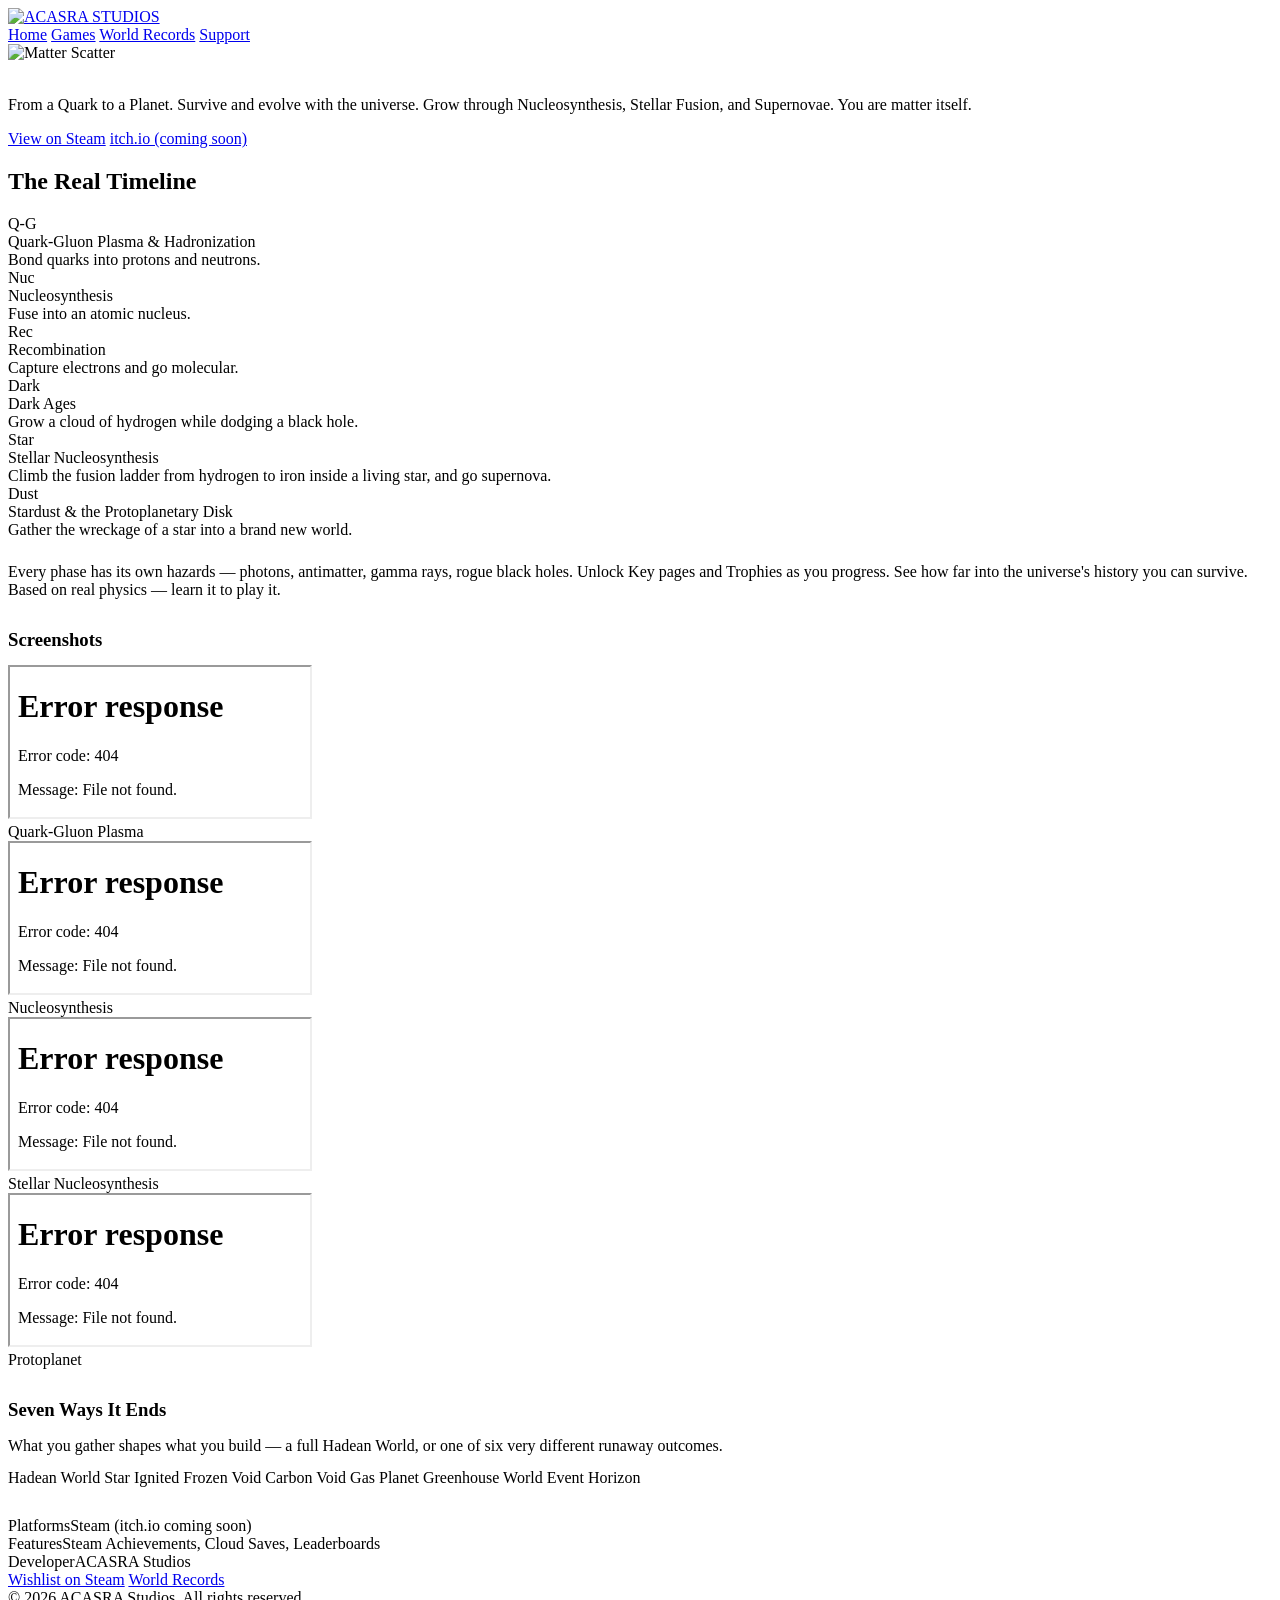
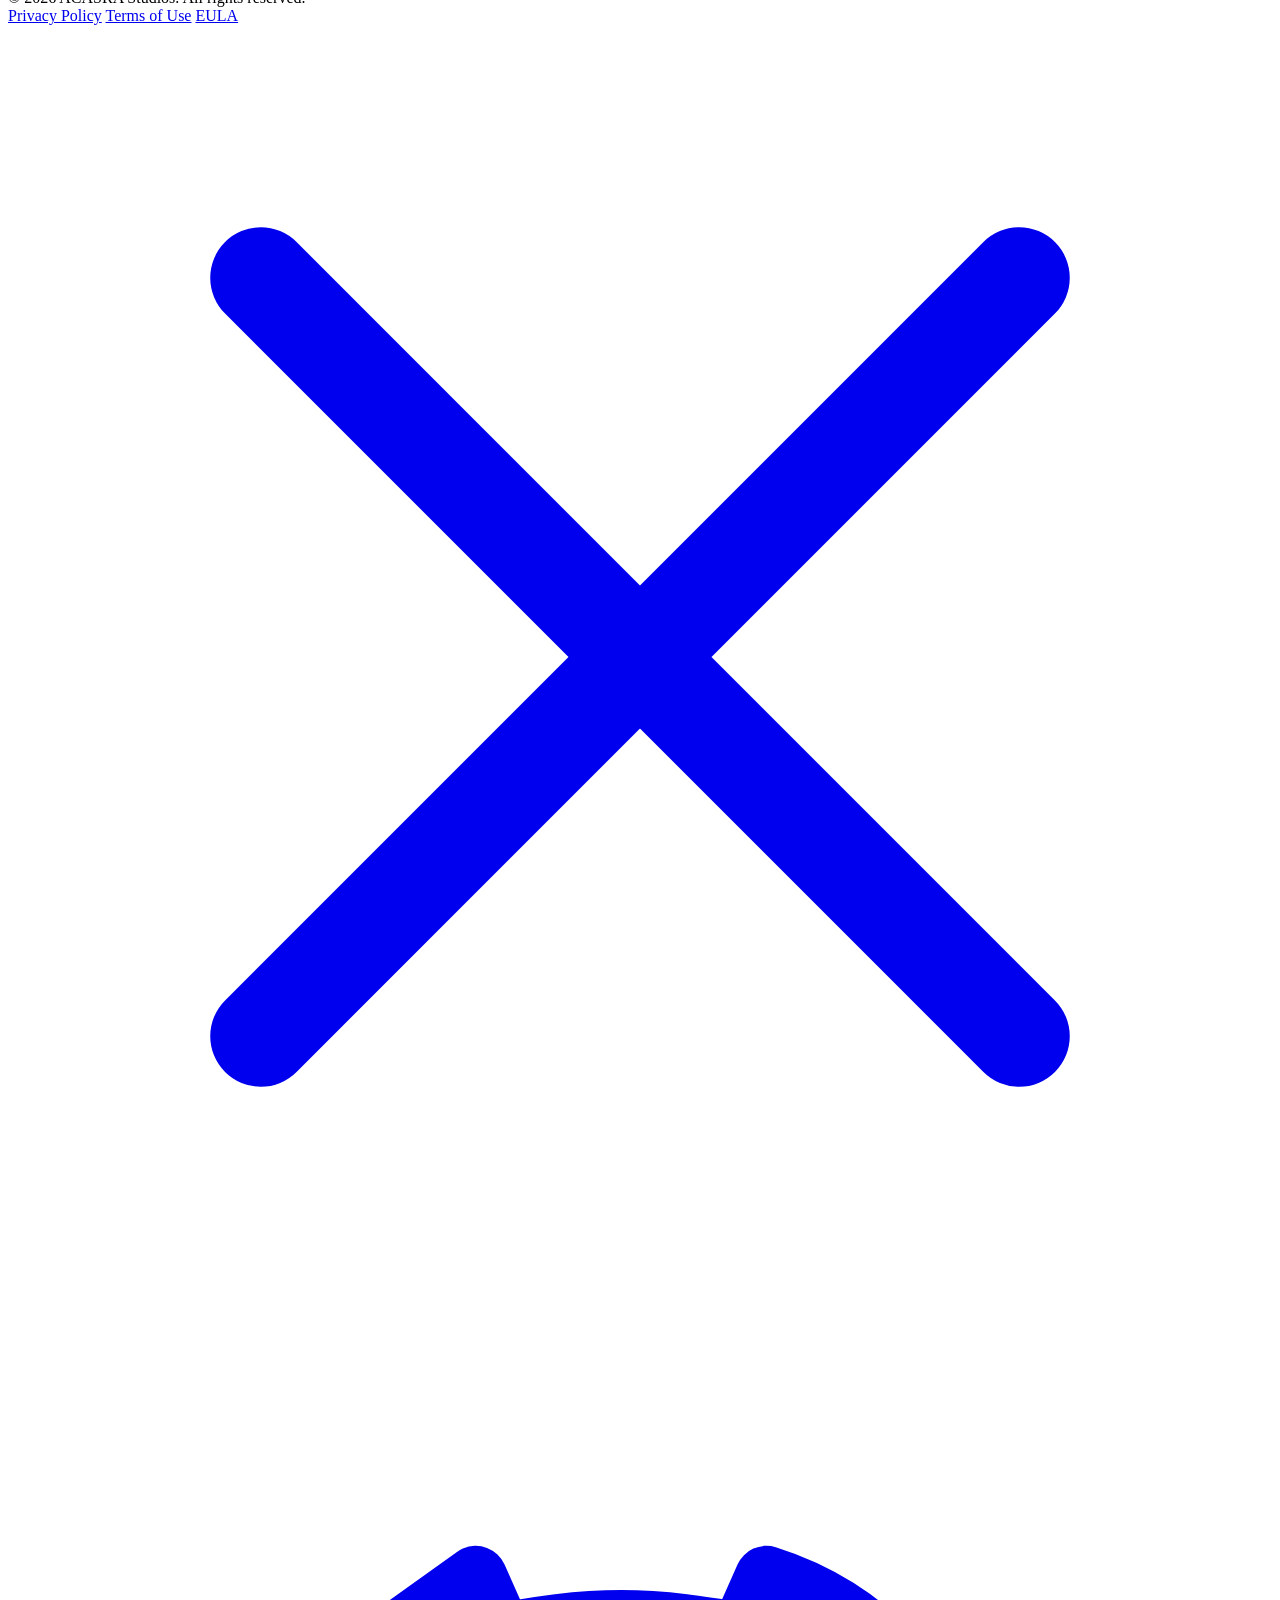
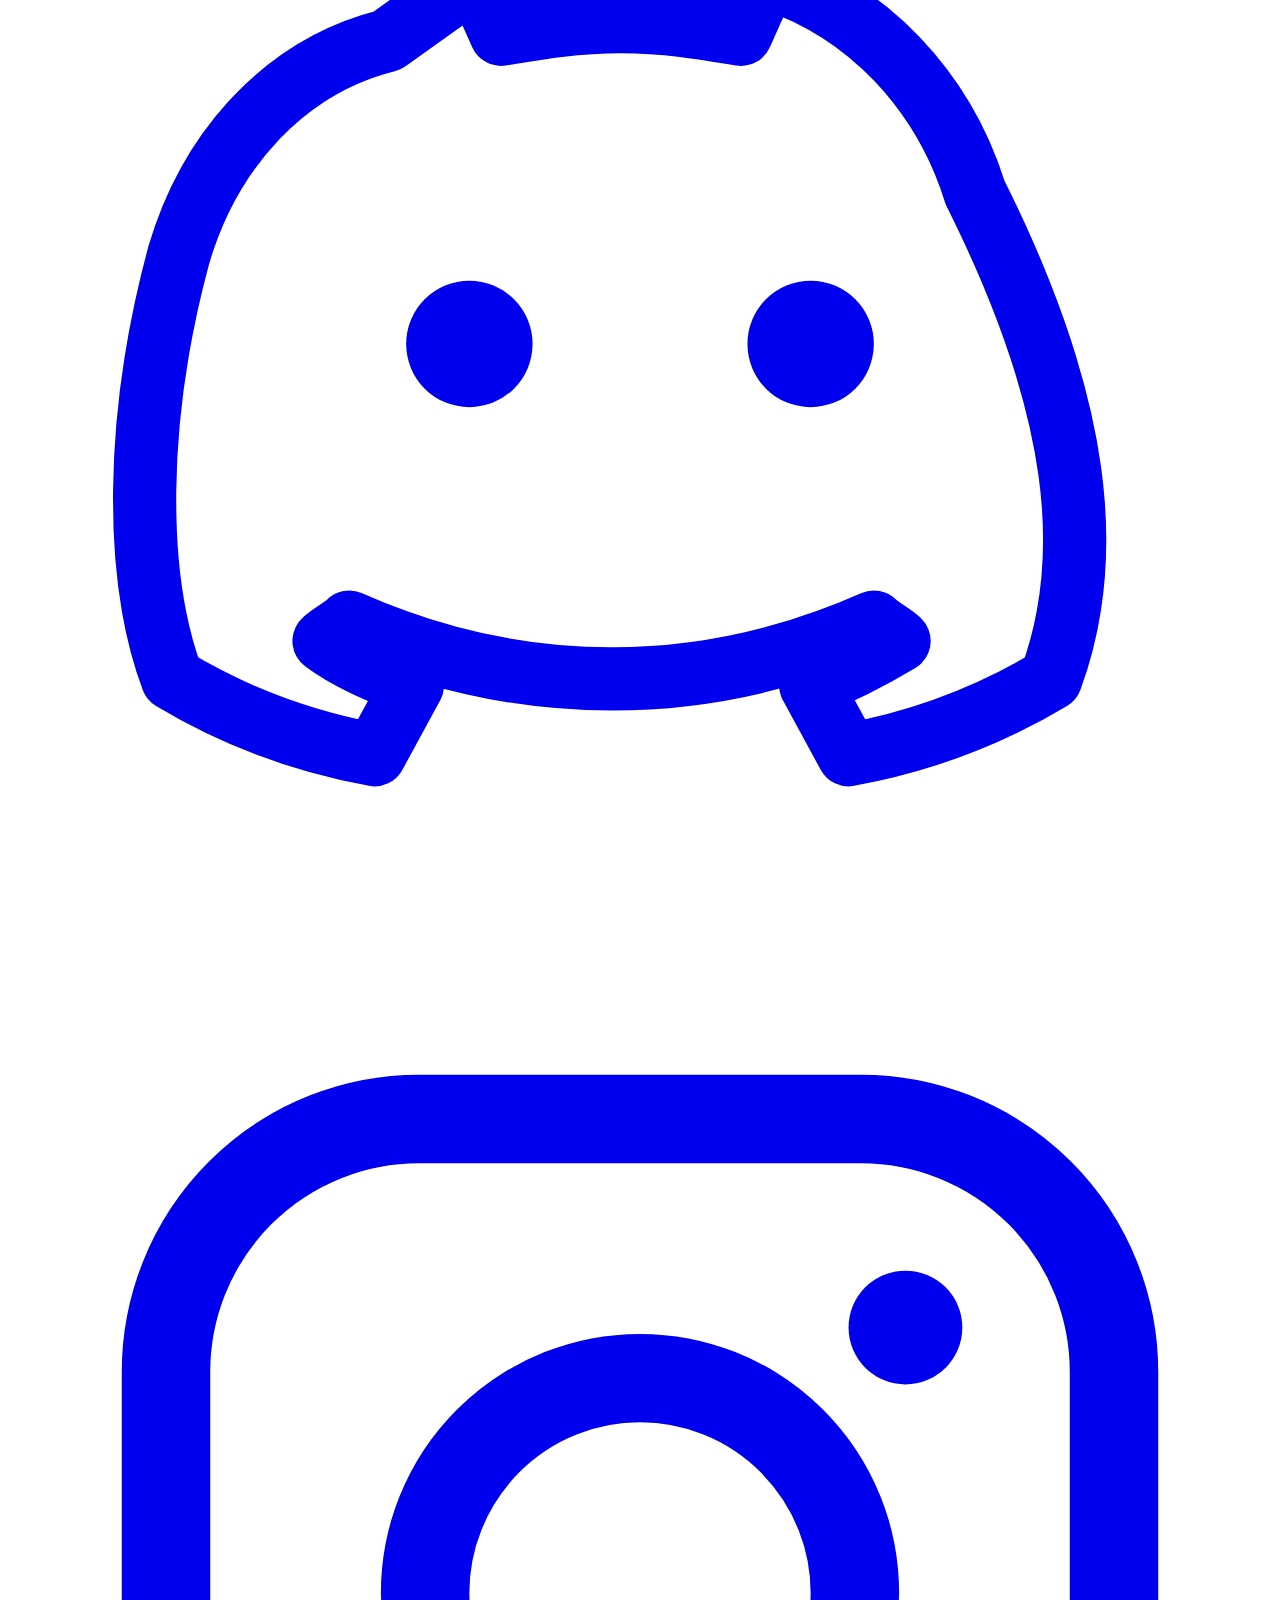
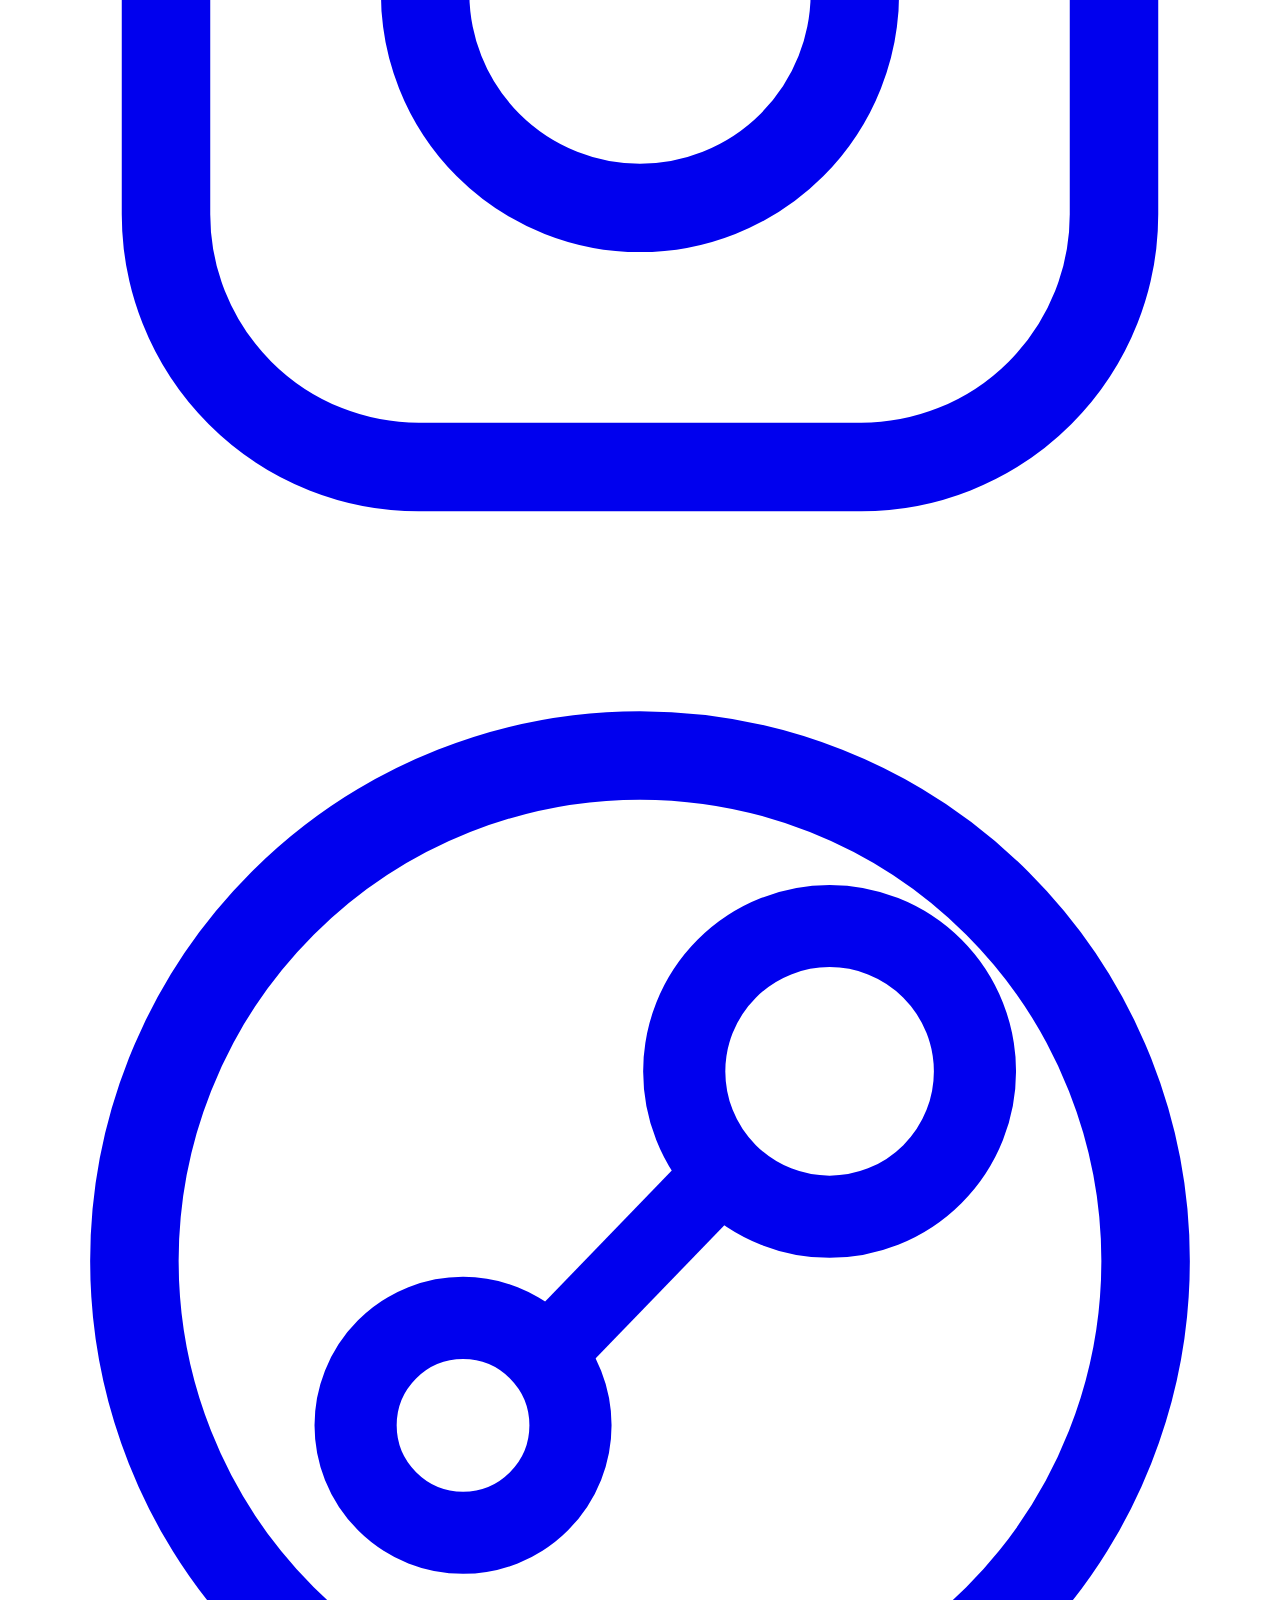
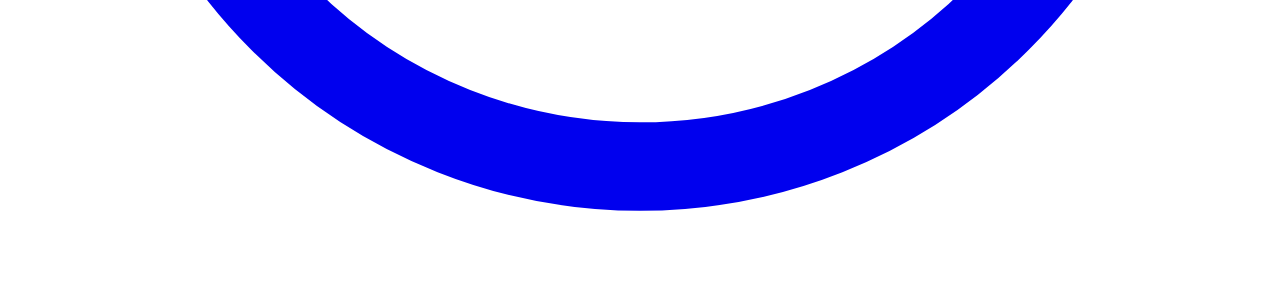
==== games.html @ 7c708f34 "Add files via upload" ====
<!DOCTYPE html>
<html lang="en">
<head>
<meta charset="UTF-8">
<meta name="viewport" content="width=device-width, initial-scale=1">
<title>Matter Scatter — ACASRA Studios</title>
<meta name="description" content="Matter Scatter — from a quark to a planet. Survive and evolve with the universe. Wishlist now on Steam.">
<link rel="icon" href="assets/img/icon.png">
<link rel="stylesheet" href="assets/css/style.css">
</head>
<body>

<header class="site-header">
  <a href="index.html" class="brand">
    <img src="assets/img/acasra-logo.png" alt="ACASRA STUDIOS">
  </a>
  <nav class="main-nav">
    <a href="index.html">Home</a>
    <a href="games.html" class="active">Games</a>
    <a href="world-records.html">World Records</a>
    <a href="support.html">Support</a>
  </nav>
</header>

<main>

  <!-- Section 1 — hero -->
  <section class="hero-mini">
    <div class="wrap">
      <img class="hero-logo" style="height:48px;margin-bottom:18px;" src="assets/img/matter-scatter-logo.png" alt="Matter Scatter">
      <p class="lede">From a Quark to a Planet. Survive and evolve with the universe. Grow through Nucleosynthesis, Stellar Fusion, and Supernovae. You are matter itself.</p>
      <div class="btn-row">
        <a class="btn primary" href="https://store.steampowered.com/app/5090750/" target="_blank" rel="noopener">View on Steam</a>
        <a class="btn" href="https://itch.io/" target="_blank" rel="noopener">itch.io (coming soon)</a>
      </div>
    </div>
  </section>

  <!-- Section 2 — everything else, one section, kept compact on purpose -->
  <section class="tight">
    <div class="wrap">
      <h2>The Real Timeline</h2>
      <div class="timeline">
        <div class="t-row"><div class="t-dot">Q-G</div><div class="t-body"><div class="t-name">Quark-Gluon Plasma &amp; Hadronization</div><div class="t-desc">Bond quarks into protons and neutrons.</div></div></div>
        <div class="t-row"><div class="t-dot">Nuc</div><div class="t-body"><div class="t-name">Nucleosynthesis</div><div class="t-desc">Fuse into an atomic nucleus.</div></div></div>
        <div class="t-row"><div class="t-dot">Rec</div><div class="t-body"><div class="t-name">Recombination</div><div class="t-desc">Capture electrons and go molecular.</div></div></div>
        <div class="t-row"><div class="t-dot">Dark</div><div class="t-body"><div class="t-name">Dark Ages</div><div class="t-desc">Grow a cloud of hydrogen while dodging a black hole.</div></div></div>
        <div class="t-row"><div class="t-dot">Star</div><div class="t-body"><div class="t-name">Stellar Nucleosynthesis</div><div class="t-desc">Climb the fusion ladder from hydrogen to iron inside a living star, and go supernova.</div></div></div>
        <div class="t-row"><div class="t-dot">Dust</div><div class="t-body"><div class="t-name">Stardust &amp; the Protoplanetary Disk</div><div class="t-desc">Gather the wreckage of a star into a brand new world.</div></div></div>
      </div>
      <p style="margin:24px 0 30px;">Every phase has its own hazards — photons, antimatter, gamma rays, rogue black holes. Unlock Key pages and Trophies as you progress. See how far into the universe's history you can survive. Based on real physics — learn it to play it.</p>

      <h3 style="margin-bottom:14px;">Screenshots</h3>
      <div class="shot-grid" style="margin-bottom:30px;">
        <div class="shot"><iframe src="assets/screenshots/phase_prelogue_quark_gluon_plasma.html" loading="lazy" title="Quark-Gluon Plasma"></iframe><div class="shot-label">Quark-Gluon Plasma</div></div>
        <div class="shot"><iframe src="assets/screenshots/phase_1_nucleosynthesis.html" loading="lazy" title="Nucleosynthesis"></iframe><div class="shot-label">Nucleosynthesis</div></div>
        <div class="shot"><iframe src="assets/screenshots/phase_4_stellar_nucleosynthesis.html" loading="lazy" title="Stellar Nucleosynthesis"></iframe><div class="shot-label">Stellar Nucleosynthesis</div></div>
        <div class="shot"><iframe src="assets/screenshots/phase_6_protoplanet.html" loading="lazy" title="Protoplanet"></iframe><div class="shot-label">Protoplanet</div></div>
      </div>

      <h3 style="margin-bottom:10px;">Seven Ways It Ends</h3>
      <p style="margin-bottom:14px;">What you gather shapes what you build — a full Hadean World, or one of six very different runaway outcomes.</p>
      <div class="btn-row" style="margin-top:0;margin-bottom:30px;">
        <span class="btn" style="cursor:default;">Hadean World</span>
        <span class="btn" style="cursor:default;">Star Ignited</span>
        <span class="btn" style="cursor:default;">Frozen Void</span>
        <span class="btn" style="cursor:default;">Carbon Void</span>
        <span class="btn" style="cursor:default;">Gas Planet</span>
        <span class="btn" style="cursor:default;">Greenhouse World</span>
        <span class="btn" style="cursor:default;">Event Horizon</span>
      </div>

      <div class="feat-row"><span>Platforms</span><span>Steam (itch.io coming soon)</span></div>
      <div class="feat-row"><span>Features</span><span>Steam Achievements, Cloud Saves, Leaderboards</span></div>
      <div class="feat-row"><span>Developer</span><span>ACASRA Studios</span></div>
      <div class="btn-row">
        <a class="btn primary" href="https://store.steampowered.com/app/5090750/" target="_blank" rel="noopener">Wishlist on Steam</a>
        <a class="btn" href="world-records.html">World Records</a>
      </div>
    </div>
  </section>

</main>

<footer>
  <div class="footer-inner">
    <div class="footer-copy">&copy; 2026 ACASRA Studios. All rights reserved.</div>
    <div class="footer-right">
      <div class="footer-links">
        <a href="support.html#privacy">Privacy Policy</a>
        <a href="support.html#terms">Terms of Use</a>
        <a href="support.html#eula">EULA</a>
      </div>
      <div class="footer-social">
        <a href="https://x.com/acasrastudios" target="_blank" rel="noopener" aria-label="X (Twitter)" title="X">
          <svg viewBox="0 0 20 20" xmlns="http://www.w3.org/2000/svg"><path d="M4 4L16 16M16 4L4 16" stroke="currentColor" stroke-width="1.6" stroke-linecap="round"/></svg>
        </a>
        <!-- TODO(Sun): drop in the real Discord invite link -->
        <a href="#" aria-label="Discord" title="Discord (link TBD)">
          <svg viewBox="0 0 20 20" xmlns="http://www.w3.org/2000/svg"><path d="M6 5.5c-1.6.4-2.8 1.7-3.3 3.4C2 11.5 2 14 2.6 15.6c1 .6 2.1 1 3.2 1.2l.6-1.1c-.5-.2-1-.4-1.4-.7.1-.1.3-.2.4-.3 2.7 1.2 5.6 1.2 8.3 0 .1.1.3.2.4.3-.5.3-.9.5-1.4.7l.6 1.1c1.1-.2 2.2-.6 3.2-1.2.7-1.9.5-4.3-1.2-7.7-.5-1.6-1.7-2.9-3.3-3.4l-.4.9c-.6-.1-1.2-.2-1.9-.2s-1.3.1-1.9.2l-.4-.9z" stroke="currentColor" stroke-width="1" fill="none" stroke-linejoin="round"/><circle cx="7.3" cy="10.3" r="1" fill="currentColor"/><circle cx="12.7" cy="10.3" r="1" fill="currentColor"/></svg>
        </a>
        <a href="https://instagram.com/acasrastudios" target="_blank" rel="noopener" aria-label="Instagram" title="Instagram">
          <svg viewBox="0 0 20 20" xmlns="http://www.w3.org/2000/svg"><rect x="2.5" y="2.5" width="15" height="15" rx="4" stroke="currentColor" stroke-width="1.4" fill="none"/><circle cx="10" cy="10" r="3.4" stroke="currentColor" stroke-width="1.4" fill="none"/><circle cx="14.2" cy="5.8" r="0.9" fill="currentColor"/></svg>
        </a>
        <a href="https://store.steampowered.com/app/5090750/" target="_blank" rel="noopener" aria-label="Steam" title="Steam">
          <svg viewBox="0 0 20 20" xmlns="http://www.w3.org/2000/svg"><circle cx="10" cy="10" r="8" stroke="currentColor" stroke-width="1.4" fill="none"/><circle cx="7.2" cy="12.6" r="1.7" stroke="currentColor" stroke-width="1.3" fill="none"/><circle cx="13" cy="7" r="2.3" stroke="currentColor" stroke-width="1.3" fill="none"/><line x1="8.6" y1="11.4" x2="11.5" y2="8.4" stroke="currentColor" stroke-width="1.2"/></svg>
        </a>
      </div>
    </div>
  </div>
</footer>

</body>
</html>
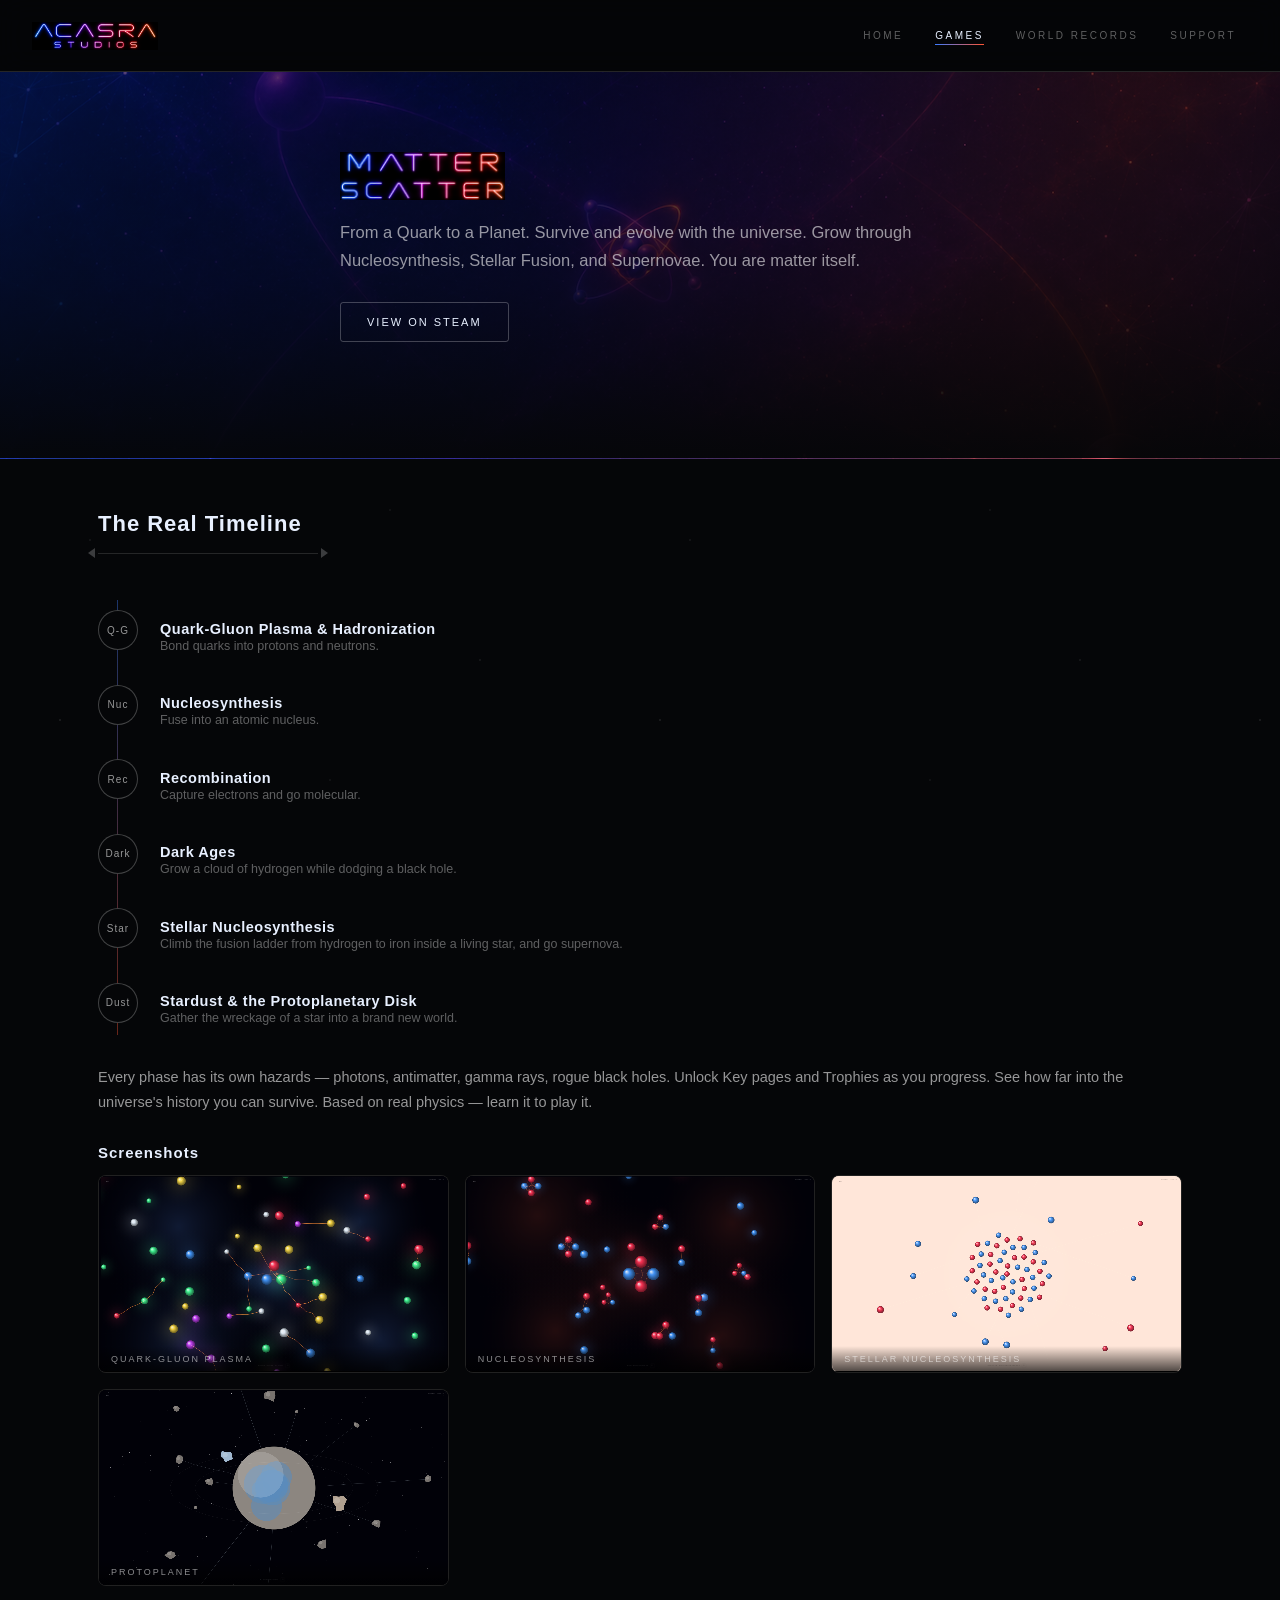
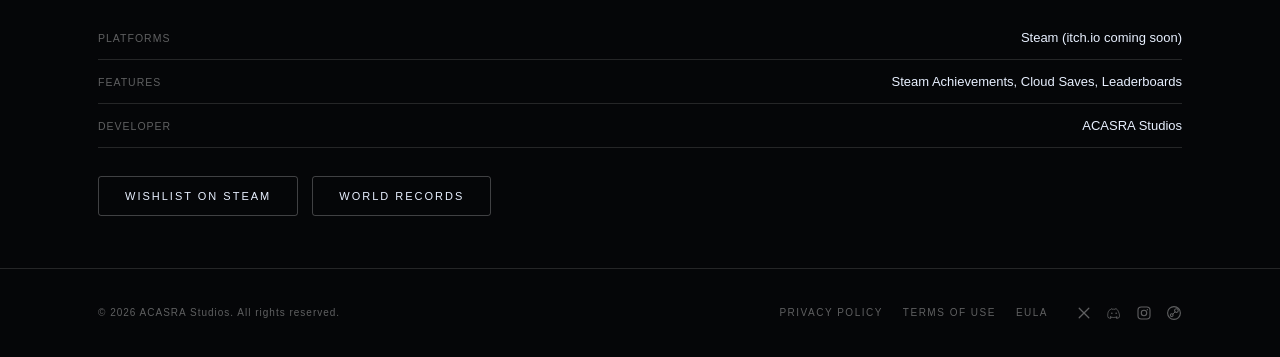
==== commit 05c79037: "Add files via upload" ====
--- a/games.html
+++ b/games.html
@@ -30,8 +30,7 @@
       <img class="hero-logo" style="height:48px;margin-bottom:18px;" src="assets/img/matter-scatter-logo.png" alt="Matter Scatter">
       <p class="lede">From a Quark to a Planet. Survive and evolve with the universe. Grow through Nucleosynthesis, Stellar Fusion, and Supernovae. You are matter itself.</p>
       <div class="btn-row">
-        <a class="btn primary" href="https://store.steampowered.com/app/5090750/" target="_blank" rel="noopener">View on Steam</a>
-        <a class="btn" href="https://itch.io/" target="_blank" rel="noopener">itch.io (coming soon)</a>
+        <a class="btn" href="https://store.steampowered.com/app/5090750/" target="_blank" rel="noopener">View on Steam</a>
       </div>
     </div>
   </section>
@@ -58,23 +57,11 @@
         <div class="shot"><iframe src="assets/screenshots/phase_6_protoplanet.html" loading="lazy" title="Protoplanet"></iframe><div class="shot-label">Protoplanet</div></div>
       </div>
 
-      <h3 style="margin-bottom:10px;">Seven Ways It Ends</h3>
-      <p style="margin-bottom:14px;">What you gather shapes what you build — a full Hadean World, or one of six very different runaway outcomes.</p>
-      <div class="btn-row" style="margin-top:0;margin-bottom:30px;">
-        <span class="btn" style="cursor:default;">Hadean World</span>
-        <span class="btn" style="cursor:default;">Star Ignited</span>
-        <span class="btn" style="cursor:default;">Frozen Void</span>
-        <span class="btn" style="cursor:default;">Carbon Void</span>
-        <span class="btn" style="cursor:default;">Gas Planet</span>
-        <span class="btn" style="cursor:default;">Greenhouse World</span>
-        <span class="btn" style="cursor:default;">Event Horizon</span>
-      </div>
-
       <div class="feat-row"><span>Platforms</span><span>Steam (itch.io coming soon)</span></div>
       <div class="feat-row"><span>Features</span><span>Steam Achievements, Cloud Saves, Leaderboards</span></div>
       <div class="feat-row"><span>Developer</span><span>ACASRA Studios</span></div>
       <div class="btn-row">
-        <a class="btn primary" href="https://store.steampowered.com/app/5090750/" target="_blank" rel="noopener">Wishlist on Steam</a>
+        <a class="btn" href="https://store.steampowered.com/app/5090750/" target="_blank" rel="noopener">Wishlist on Steam</a>
         <a class="btn" href="world-records.html">World Records</a>
       </div>
     </div>
--- a/assets/css/style.css
+++ b/assets/css/style.css
@@ -0,0 +1,372 @@
+/* ACASRA STUDIOS — v2 stylesheet
+   Same DNA as the game's own menus (near-black bg, thin translucent borders,
+   uppercase letter-spaced type, small underline+arrow-cap title decoration,
+   blue/red accent pair) but with a more varied page rhythm: a real photo
+   hero on Home/Studio/Games, alternating section tint, a phase timeline,
+   pillar cards, and a sticky blurred header. Contact, World Records, and
+   the legal pages stay plain — no hero photo — by design. */
+
+:root{
+  --bg:#050608;
+  --bg-alt:#0a0d13;
+  --ink:#e8f0ff;
+  --ink-dim:rgba(255,255,255,0.58);
+  --ink-faint:rgba(255,255,255,0.36);
+  --line:rgba(255,255,255,0.13);
+  --line-strong:rgba(255,255,255,0.24);
+  --blue:#3d7cff;
+  --blue-glow:rgba(61,124,255,0.35);
+  --red:#ff5533;
+  --red-glow:rgba(255,85,51,0.35);
+  --green:#3ecf7e;
+  --maxw:1140px;
+  --header-h:72px;
+  --radius:8px;
+}
+
+*{margin:0;padding:0;box-sizing:border-box;}
+
+html{scroll-behavior:smooth;}
+
+html,body{
+  background:var(--bg);
+  color:var(--ink);
+  font-family:-apple-system,BlinkMacSystemFont,"Segoe UI",Helvetica,Arial,sans-serif;
+  -webkit-font-smoothing:antialiased;
+}
+
+body{min-height:100vh;display:flex;flex-direction:column;}
+
+a{color:inherit;text-decoration:none;}
+img{display:block;max-width:100%;}
+
+/* Faint fixed starfield behind everything */
+body::before{
+  content:'';
+  position:fixed;inset:0;
+  background-image:
+    radial-gradient(1px 1px at 10% 20%, rgba(255,255,255,0.5), transparent),
+    radial-gradient(1px 1px at 80% 10%, rgba(255,255,255,0.4), transparent),
+    radial-gradient(1px 1px at 45% 70%, rgba(255,255,255,0.35), transparent),
+    radial-gradient(1px 1px at 65% 85%, rgba(255,255,255,0.3), transparent),
+    radial-gradient(1px 1px at 25% 55%, rgba(255,255,255,0.4), transparent),
+    radial-gradient(1px 1px at 90% 60%, rgba(255,255,255,0.3), transparent),
+    radial-gradient(1px 1px at 15% 90%, rgba(255,255,255,0.35), transparent),
+    radial-gradient(1px 1px at 55% 30%, rgba(255,255,255,0.3), transparent);
+  background-repeat:repeat;
+  background-size:600px 600px;
+  pointer-events:none;
+  z-index:0;
+  opacity:0.55;
+}
+
+/* ── Header / nav ─────────────────────────────────────────────────────── */
+.site-header{
+  position:sticky;top:0;z-index:20;
+  height:var(--header-h);
+  display:flex;align-items:center;justify-content:space-between;
+  padding:0 32px;
+  border-bottom:1px solid var(--line);
+  background:rgba(5,6,8,0.72);
+  backdrop-filter:blur(14px);-webkit-backdrop-filter:blur(14px);
+}
+.brand{display:flex;align-items:center;gap:12px;}
+.brand img{height:28px;width:auto;}
+nav.main-nav{display:flex;gap:8px;flex-wrap:wrap;}
+nav.main-nav a{
+  position:relative;
+  font-size:10px;letter-spacing:2.5px;text-transform:uppercase;
+  color:var(--ink-faint);
+  padding:8px 12px;
+  transition:color 0.15s;
+}
+nav.main-nav a::after{
+  content:'';position:absolute;left:12px;right:12px;bottom:4px;height:1px;
+  background:linear-gradient(90deg,var(--blue),var(--red));
+  transform:scaleX(0);transform-origin:left;
+  transition:transform 0.2s ease;
+}
+nav.main-nav a:hover{color:var(--ink);}
+nav.main-nav a:hover::after{transform:scaleX(1);}
+nav.main-nav a.active{color:var(--ink);}
+nav.main-nav a.active::after{transform:scaleX(1);}
+.nav-toggle{display:none;}
+
+/* ── Layout shell ─────────────────────────────────────────────────────── */
+main{flex:1;position:relative;z-index:1;}
+.wrap{max-width:var(--maxw);margin:0 auto;padding:0 28px;}
+section{padding:80px 0;position:relative;}
+section.tight{padding:52px 0;}
+section.alt{background:var(--bg-alt);border-top:1px solid var(--line);border-bottom:1px solid var(--line);}
+
+/* ── Headings ─────────────────────────────────────────────────────────── */
+.eyebrow{
+  font-size:9px;letter-spacing:4px;text-transform:uppercase;
+  color:var(--ink-faint);margin-bottom:14px;
+  display:flex;align-items:center;gap:10px;
+}
+.eyebrow::before{content:'';width:18px;height:1px;background:linear-gradient(90deg,var(--blue),var(--red));}
+h1{
+  font-size:clamp(28px,5vw,48px);
+  font-weight:600;letter-spacing:0.5px;
+  line-height:1.14;
+  margin-bottom:18px;
+}
+h2{
+  font-size:22px;font-weight:600;letter-spacing:1px;
+  position:relative;display:inline-block;
+  padding-bottom:16px;margin-bottom:32px;
+  border-bottom:1px solid var(--line);
+  min-width:220px;
+}
+h2::before,h2::after{
+  content:'';position:absolute;bottom:-5px;width:0;height:0;
+  border-top:5px solid transparent;border-bottom:5px solid transparent;
+}
+h2::before{left:-10px;border-right:7px solid rgba(255,255,255,0.22);}
+h2::after{right:-10px;border-left:7px solid rgba(255,255,255,0.22);}
+h3{font-size:15px;letter-spacing:1px;font-weight:600;margin-bottom:10px;}
+p{line-height:1.7;color:var(--ink-dim);font-size:14.5px;}
+p+p{margin-top:14px;}
+.lede{font-size:16.5px;max-width:600px;}
+
+/* ── Buttons ──────────────────────────────────────────────────────────── */
+.btn{
+  display:inline-flex;align-items:center;gap:8px;
+  font-size:11px;letter-spacing:2px;text-transform:uppercase;
+  padding:13px 26px;
+  border:1px solid var(--line-strong);
+  border-radius:3px;
+  color:var(--ink);
+  transition:border-color 0.15s,background 0.15s,transform 0.15s;
+}
+.btn:hover{border-color:rgba(255,255,255,0.55);transform:translateY(-1px);}
+.btn.primary{
+  background:linear-gradient(135deg,var(--blue),var(--red));
+  border-color:transparent;
+}
+.btn.primary:hover{filter:brightness(1.12);}
+.btn-row{display:flex;gap:14px;flex-wrap:wrap;margin-top:28px;}
+
+/* ── Full hero (Home) ────────────────────────────────────────────────── */
+.hero-full{
+  position:relative;
+  min-height:88vh;
+  display:flex;align-items:center;
+  background-image:url('../img/hero-bg.png');
+  background-size:cover;background-position:center;
+  background-attachment:fixed;
+  border-bottom:1px solid var(--line);
+  overflow:hidden;
+}
+.hero-full::after{
+  content:'';position:absolute;inset:0;
+  background:
+    radial-gradient(ellipse 70% 60% at 20% 30%, rgba(5,6,8,0.25), transparent 60%),
+    linear-gradient(180deg,rgba(5,6,8,0.45) 0%,rgba(5,6,8,0.55) 45%,rgba(5,6,8,0.97) 100%);
+}
+.hero-full .wrap{position:relative;z-index:1;}
+.hero-logo{height:130px;width:auto;max-width:100%;margin-bottom:26px;}
+.hero-full .lede{max-width:540px;}
+
+@media(max-width:640px){
+  .hero-logo{height:78px;}
+}
+
+/* ── Mini hero (Studio / Games page headers) ─────────────────────────── */
+.hero-mini{
+  position:relative;
+  min-height:38vh;
+  display:flex;align-items:flex-end;
+  background-image:url('../img/hero-bg.png');
+  background-size:cover;background-position:center;
+  border-bottom:1px solid var(--line);
+  overflow:hidden;
+}
+.hero-mini::after{
+  content:'';position:absolute;inset:0;
+  background:linear-gradient(180deg,rgba(5,6,8,0.55) 0%,rgba(5,6,8,0.75) 55%,rgba(5,6,8,0.98) 100%);
+}
+.hero-mini .wrap{position:relative;z-index:1;padding-bottom:36px;}
+.hero-mini h1{margin-bottom:10px;}
+.hero-mini .lede{margin-bottom:0;}
+
+/* ── Plain page header (Contact / World Records / Legal) — no photo ──── */
+.page-header{
+  position:relative;
+  padding:64px 0 8px;
+  border-bottom:1px solid var(--line);
+  overflow:hidden;
+}
+.page-header::before{
+  content:'';position:absolute;top:-40%;left:50%;transform:translateX(-50%);
+  width:800px;height:400px;
+  background:radial-gradient(ellipse at center, rgba(61,124,255,0.10), transparent 65%);
+  pointer-events:none;
+}
+.page-header .wrap{position:relative;}
+
+/* ── Cards / grid ─────────────────────────────────────────────────────── */
+.grid{display:grid;grid-template-columns:repeat(auto-fit,minmax(230px,1fr));gap:20px;margin-top:8px;}
+.card{
+  position:relative;
+  border:1px solid var(--line);
+  border-radius:var(--radius);
+  padding:26px 24px;
+  background:rgba(255,255,255,0.02);
+  transition:transform 0.18s ease,border-color 0.18s ease,background 0.18s ease;
+  overflow:hidden;
+}
+.card::before{
+  content:'';position:absolute;top:0;left:0;right:0;height:2px;
+  background:linear-gradient(90deg,var(--blue),var(--red));
+  transform:scaleX(0);transform-origin:left;transition:transform 0.25s ease;
+}
+.card:hover{transform:translateY(-3px);border-color:var(--line-strong);background:rgba(255,255,255,0.035);}
+.card:hover::before{transform:scaleX(1);}
+.card h3{color:var(--ink);}
+.card p{font-size:13px;}
+
+/* Pillars — used on the Studio page */
+.pillars{display:grid;grid-template-columns:repeat(auto-fit,minmax(240px,1fr));gap:20px;margin-top:8px;}
+.pillar{border:1px solid var(--line);border-radius:var(--radius);padding:28px 24px;background:rgba(255,255,255,0.02);}
+.pillar .num{
+  font-size:11px;letter-spacing:2px;color:var(--ink-faint);
+  display:inline-block;padding:4px 10px;border:1px solid var(--line);border-radius:20px;margin-bottom:16px;
+}
+.pillar h3{font-size:16px;margin-bottom:8px;}
+.pillar p{font-size:13px;}
+
+/* ── Phase timeline — used on the Games page ─────────────────────────── */
+.timeline{position:relative;margin-top:8px;}
+.timeline::before{
+  content:'';position:absolute;left:19px;top:6px;bottom:6px;width:1px;
+  background:linear-gradient(180deg,var(--blue),var(--red));
+  opacity:0.4;
+}
+.t-row{position:relative;display:flex;gap:22px;padding:16px 0;align-items:baseline;}
+.t-dot{
+  flex:0 0 auto;width:40px;height:40px;border-radius:50%;
+  border:1px solid var(--line-strong);background:var(--bg);
+  display:flex;align-items:center;justify-content:center;
+  font-size:10px;letter-spacing:1px;color:var(--ink-dim);
+  position:relative;z-index:1;
+}
+.t-body{padding-top:2px;}
+.t-body .t-name{font-size:14.5px;font-weight:600;letter-spacing:0.5px;color:var(--ink);}
+.t-body .t-desc{font-size:12.5px;color:var(--ink-faint);margin-top:2px;}
+
+/* Screenshot iframes */
+.shot-grid{display:grid;grid-template-columns:repeat(auto-fit,minmax(280px,1fr));gap:16px;margin-top:8px;}
+.shot{
+  position:relative;aspect-ratio:16/9;
+  border:1px solid var(--line);border-radius:var(--radius);
+  overflow:hidden;background:#000;
+  transition:border-color 0.18s ease;
+}
+.shot:hover{border-color:var(--line-strong);}
+.shot iframe{position:absolute;top:0;left:0;width:100%;height:100%;border:0;pointer-events:none;}
+.shot .shot-label{
+  position:absolute;bottom:0;left:0;right:0;padding:8px 12px;
+  font-size:9px;letter-spacing:2px;text-transform:uppercase;
+  color:rgba(255,255,255,0.55);
+  background:linear-gradient(0deg,rgba(0,0,0,0.7),transparent);
+}
+
+/* ── Feature list rows ────────────────────────────────────────────────── */
+.feat-row{
+  display:flex;justify-content:space-between;align-items:baseline;
+  padding:14px 0;border-bottom:1px solid var(--line);
+  font-size:13px;
+}
+.feat-row:last-child{border-bottom:none;}
+.feat-row span:first-child{color:var(--ink-faint);letter-spacing:1px;text-transform:uppercase;font-size:10.5px;}
+.feat-row span:last-child{color:var(--ink);text-align:right;}
+
+/* ── Footer ───────────────────────────────────────────────────────────── */
+footer{
+  position:relative;z-index:1;
+  border-top:1px solid var(--line);
+  padding:36px 0;
+  margin-top:auto;
+}
+.footer-inner{
+  max-width:var(--maxw);margin:0 auto;padding:0 28px;
+  display:flex;justify-content:space-between;align-items:center;flex-wrap:wrap;gap:16px;
+}
+.footer-right{display:flex;align-items:center;gap:28px;flex-wrap:wrap;}
+.footer-links{display:flex;gap:20px;flex-wrap:wrap;}
+.footer-links a{font-size:10px;letter-spacing:1.5px;text-transform:uppercase;color:var(--ink-faint);}
+.footer-links a:hover{color:var(--ink-dim);}
+.footer-copy{font-size:10px;color:var(--ink-faint);letter-spacing:1px;}
+.footer-social{display:flex;align-items:center;gap:14px;}
+.footer-social a{color:var(--ink-faint);display:inline-flex;transition:color 0.15s;}
+.footer-social a:hover{color:var(--ink);}
+.footer-social svg{width:16px;height:16px;display:block;}
+
+/* ── Legal pages ──────────────────────────────────────────────────────── */
+.legal p,.legal li{color:var(--ink-dim);font-size:13.5px;}
+.legal h2{font-size:17px;min-width:0;}
+.legal ul{margin:10px 0 10px 22px;}
+.legal li{margin-bottom:6px;line-height:1.6;}
+.legal .updated{font-size:10px;letter-spacing:1.5px;text-transform:uppercase;color:var(--ink-faint);margin-bottom:12px;}
+.notice-box{
+  border:1px solid var(--line);border-left:2px solid var(--blue);
+  padding:16px 20px;border-radius:4px;
+  background:rgba(61,124,255,0.05);
+  margin:24px 0 36px;
+}
+.notice-box p{font-size:12.5px;color:var(--ink-dim);}
+
+/* ── Legal accordion (Support page) ──────────────────────────────────────
+   2026-09-28 — minimal-site rebuild: Privacy/Terms/EULA used to be three
+   separate pages, each a full scroll of legal text. Folded into one Support
+   page per Sun's "only 2 sections per page, don't want too much scrolling"
+   brief — native <details>/<summary> collapses each doc by default so the
+   page is short until someone actually wants to read one, no JS needed. */
+.legal-accordion{border-top:1px solid var(--line);}
+.legal-accordion details{border-bottom:1px solid var(--line);}
+.legal-accordion summary{
+  cursor:pointer;list-style:none;
+  display:flex;align-items:center;justify-content:space-between;gap:16px;
+  padding:20px 2px;
+  font-size:13px;letter-spacing:1.5px;text-transform:uppercase;color:var(--ink);
+  transition:color 0.15s;
+}
+.legal-accordion summary::-webkit-details-marker{display:none;}
+.legal-accordion summary:hover{color:var(--ink-dim);}
+.legal-accordion summary .updated{margin:0;font-size:10px;color:var(--ink-faint);letter-spacing:1.5px;text-transform:uppercase;}
+.legal-accordion summary::after{
+  content:'+';font-size:18px;line-height:1;color:var(--ink-faint);flex:0 0 auto;
+  transition:transform 0.2s ease;
+}
+.legal-accordion details[open] summary::after{content:'\2212';}
+.legal-accordion .legal-body{padding:0 2px 30px;}
+
+/* ── Placeholder state (World Records) ───────────────────────────────── */
+.placeholder-box{
+  border:1px dashed var(--line);
+  border-radius:var(--radius);
+  padding:60px 30px;
+  text-align:center;
+  color:var(--ink-faint);
+}
+.placeholder-box .tag{
+  display:inline-block;font-size:9px;letter-spacing:2px;text-transform:uppercase;
+  padding:5px 12px;border:1px solid var(--line);border-radius:20px;
+  margin-bottom:18px;color:var(--ink-dim);
+}
+
+@media(max-width:760px){
+  .hero-full{background-attachment:scroll;}
+}
+
+@media(max-width:640px){
+  .site-header{padding:0 18px;}
+  nav.main-nav{gap:2px;}
+  nav.main-nav a{padding:8px 8px;font-size:9px;letter-spacing:1.6px;}
+  section{padding:52px 0;}
+  section.tight{padding:40px 0;}
+  .wrap{padding:0 20px;}
+  .t-row{gap:14px;}
+}
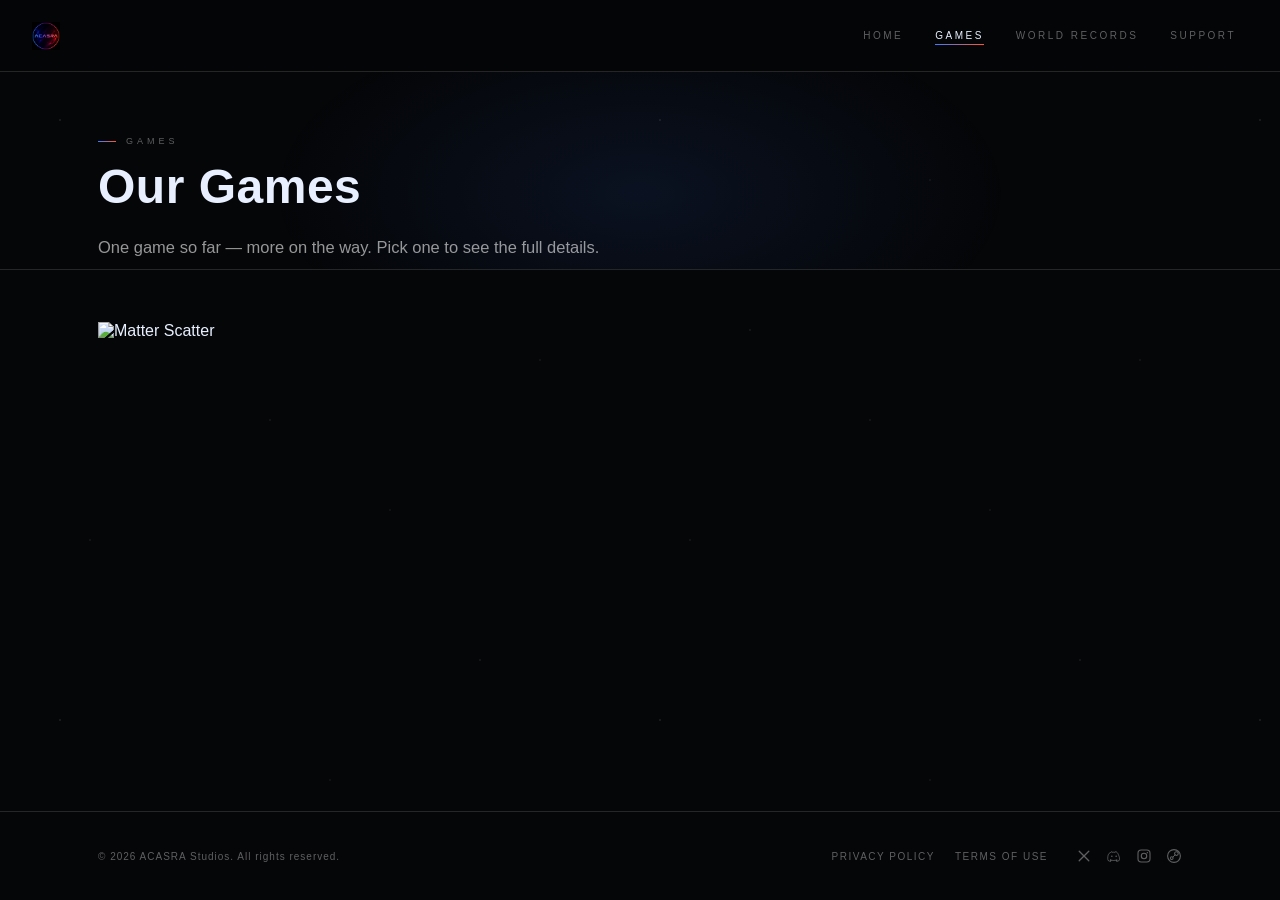
==== commit b00496fb: "Add files via upload" ====
--- a/games.html
+++ b/games.html
@@ -3,8 +3,8 @@
 <head>
 <meta charset="UTF-8">
 <meta name="viewport" content="width=device-width, initial-scale=1">
-<title>Matter Scatter — ACASRA Studios</title>
-<meta name="description" content="Matter Scatter — from a quark to a planet. Survive and evolve with the universe. Wishlist now on Steam.">
+<title>Games — ACASRA Studios</title>
+<meta name="description" content="ACASRA Studios games, starting with Matter Scatter — from a quark to a planet.">
 <link rel="icon" href="assets/img/icon.png">
 <link rel="stylesheet" href="assets/css/style.css">
 </head>
@@ -24,46 +24,21 @@
 
 <main>
 
-  <!-- Section 1 — hero -->
-  <section class="hero-mini">
+  <!-- Section 1 — header -->
+  <section class="page-header">
     <div class="wrap">
-      <img class="hero-logo" style="height:48px;margin-bottom:18px;" src="assets/img/matter-scatter-logo.png" alt="Matter Scatter">
-      <p class="lede">From a Quark to a Planet. Survive and evolve with the universe. Grow through Nucleosynthesis, Stellar Fusion, and Supernovae. You are matter itself.</p>
-      <div class="btn-row">
-        <a class="btn" href="https://store.steampowered.com/app/5090750/" target="_blank" rel="noopener">View on Steam</a>
-      </div>
+      <div class="eyebrow">Games</div>
+      <h1>Our Games</h1>
+      <p class="lede">One game so far — more on the way. Pick one to see the full details.</p>
     </div>
   </section>
 
-  <!-- Section 2 — everything else, one section, kept compact on purpose -->
+  <!-- Section 2 — capsule select -->
   <section class="tight">
     <div class="wrap">
-      <h2>The Real Timeline</h2>
-      <div class="timeline">
-        <div class="t-row"><div class="t-dot">Q-G</div><div class="t-body"><div class="t-name">Quark-Gluon Plasma &amp; Hadronization</div><div class="t-desc">Bond quarks into protons and neutrons.</div></div></div>
-        <div class="t-row"><div class="t-dot">Nuc</div><div class="t-body"><div class="t-name">Nucleosynthesis</div><div class="t-desc">Fuse into an atomic nucleus.</div></div></div>
-        <div class="t-row"><div class="t-dot">Rec</div><div class="t-body"><div class="t-name">Recombination</div><div class="t-desc">Capture electrons and go molecular.</div></div></div>
-        <div class="t-row"><div class="t-dot">Dark</div><div class="t-body"><div class="t-name">Dark Ages</div><div class="t-desc">Grow a cloud of hydrogen while dodging a black hole.</div></div></div>
-        <div class="t-row"><div class="t-dot">Star</div><div class="t-body"><div class="t-name">Stellar Nucleosynthesis</div><div class="t-desc">Climb the fusion ladder from hydrogen to iron inside a living star, and go supernova.</div></div></div>
-        <div class="t-row"><div class="t-dot">Dust</div><div class="t-body"><div class="t-name">Stardust &amp; the Protoplanetary Disk</div><div class="t-desc">Gather the wreckage of a star into a brand new world.</div></div></div>
-      </div>
-      <p style="margin:24px 0 30px;">Every phase has its own hazards — photons, antimatter, gamma rays, rogue black holes. Unlock Key pages and Trophies as you progress. See how far into the universe's history you can survive. Based on real physics — learn it to play it.</p>
-
-      <h3 style="margin-bottom:14px;">Screenshots</h3>
-      <div class="shot-grid" style="margin-bottom:30px;">
-        <div class="shot"><iframe src="assets/screenshots/phase_prelogue_quark_gluon_plasma.html" loading="lazy" title="Quark-Gluon Plasma"></iframe><div class="shot-label">Quark-Gluon Plasma</div></div>
-        <div class="shot"><iframe src="assets/screenshots/phase_1_nucleosynthesis.html" loading="lazy" title="Nucleosynthesis"></iframe><div class="shot-label">Nucleosynthesis</div></div>
-        <div class="shot"><iframe src="assets/screenshots/phase_4_stellar_nucleosynthesis.html" loading="lazy" title="Stellar Nucleosynthesis"></iframe><div class="shot-label">Stellar Nucleosynthesis</div></div>
-        <div class="shot"><iframe src="assets/screenshots/phase_6_protoplanet.html" loading="lazy" title="Protoplanet"></iframe><div class="shot-label">Protoplanet</div></div>
-      </div>
-
-      <div class="feat-row"><span>Platforms</span><span>Steam (itch.io coming soon)</span></div>
-      <div class="feat-row"><span>Features</span><span>Steam Achievements, Cloud Saves, Leaderboards</span></div>
-      <div class="feat-row"><span>Developer</span><span>ACASRA Studios</span></div>
-      <div class="btn-row">
-        <a class="btn" href="https://store.steampowered.com/app/5090750/" target="_blank" rel="noopener">Wishlist on Steam</a>
-        <a class="btn" href="world-records.html">World Records</a>
-      </div>
+      <a class="game-capsule" href="matter-scatter.html" aria-label="Matter Scatter — see full details">
+        <img src="assets/img/matter-scatter-capsule.png" alt="Matter Scatter">
+      </a>
     </div>
   </section>
 
@@ -76,13 +51,12 @@
       <div class="footer-links">
         <a href="support.html#privacy">Privacy Policy</a>
         <a href="support.html#terms">Terms of Use</a>
-        <a href="support.html#eula">EULA</a>
       </div>
       <div class="footer-social">
         <a href="https://x.com/acasrastudios" target="_blank" rel="noopener" aria-label="X (Twitter)" title="X">
           <svg viewBox="0 0 20 20" xmlns="http://www.w3.org/2000/svg"><path d="M4 4L16 16M16 4L4 16" stroke="currentColor" stroke-width="1.6" stroke-linecap="round"/></svg>
         </a>
-        <!-- TODO(Sun): drop in the real Discord invite link -->
+        <!-- TODO(Sun): drop in the real Discord invite link — discord.gg/acasrastudios is invalid -->
         <a href="#" aria-label="Discord" title="Discord (link TBD)">
           <svg viewBox="0 0 20 20" xmlns="http://www.w3.org/2000/svg"><path d="M6 5.5c-1.6.4-2.8 1.7-3.3 3.4C2 11.5 2 14 2.6 15.6c1 .6 2.1 1 3.2 1.2l.6-1.1c-.5-.2-1-.4-1.4-.7.1-.1.3-.2.4-.3 2.7 1.2 5.6 1.2 8.3 0 .1.1.3.2.4.3-.5.3-.9.5-1.4.7l.6 1.1c1.1-.2 2.2-.6 3.2-1.2.7-1.9.5-4.3-1.2-7.7-.5-1.6-1.7-2.9-3.3-3.4l-.4.9c-.6-.1-1.2-.2-1.9-.2s-1.3.1-1.9.2l-.4-.9z" stroke="currentColor" stroke-width="1" fill="none" stroke-linejoin="round"/><circle cx="7.3" cy="10.3" r="1" fill="currentColor"/><circle cx="12.7" cy="10.3" r="1" fill="currentColor"/></svg>
         </a>
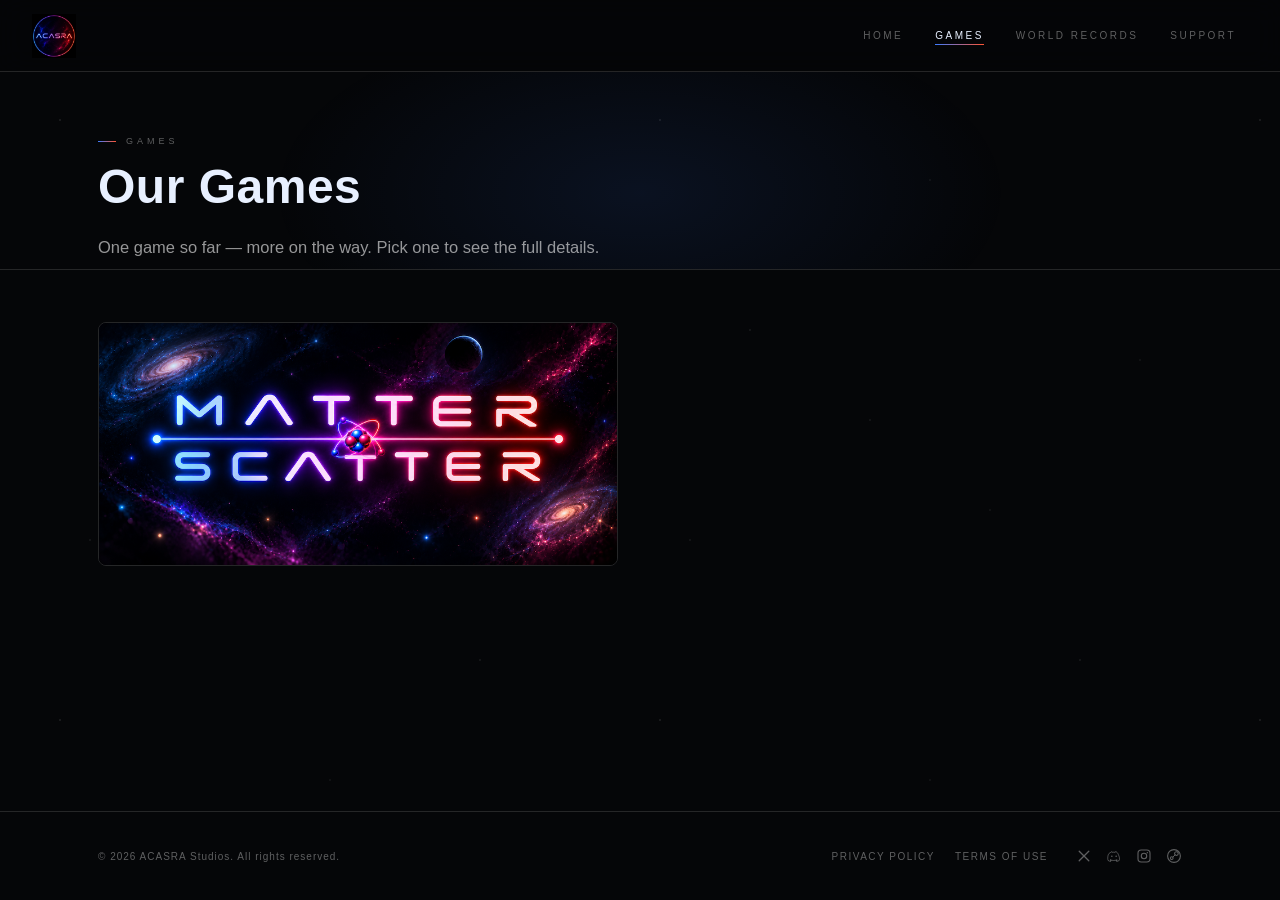
==== commit 7374ddaf: "Add files via upload" ====
--- a/games.html
+++ b/games.html
@@ -56,8 +56,7 @@
         <a href="https://x.com/acasrastudios" target="_blank" rel="noopener" aria-label="X (Twitter)" title="X">
           <svg viewBox="0 0 20 20" xmlns="http://www.w3.org/2000/svg"><path d="M4 4L16 16M16 4L4 16" stroke="currentColor" stroke-width="1.6" stroke-linecap="round"/></svg>
         </a>
-        <!-- TODO(Sun): drop in the real Discord invite link — discord.gg/acasrastudios is invalid -->
-        <a href="#" aria-label="Discord" title="Discord (link TBD)">
+        <a href="https://discord.gg/h5hm8Tzet" target="_blank" rel="noopener" aria-label="Discord" title="Discord">
           <svg viewBox="0 0 20 20" xmlns="http://www.w3.org/2000/svg"><path d="M6 5.5c-1.6.4-2.8 1.7-3.3 3.4C2 11.5 2 14 2.6 15.6c1 .6 2.1 1 3.2 1.2l.6-1.1c-.5-.2-1-.4-1.4-.7.1-.1.3-.2.4-.3 2.7 1.2 5.6 1.2 8.3 0 .1.1.3.2.4.3-.5.3-.9.5-1.4.7l.6 1.1c1.1-.2 2.2-.6 3.2-1.2.7-1.9.5-4.3-1.2-7.7-.5-1.6-1.7-2.9-3.3-3.4l-.4.9c-.6-.1-1.2-.2-1.9-.2s-1.3.1-1.9.2l-.4-.9z" stroke="currentColor" stroke-width="1" fill="none" stroke-linejoin="round"/><circle cx="7.3" cy="10.3" r="1" fill="currentColor"/><circle cx="12.7" cy="10.3" r="1" fill="currentColor"/></svg>
         </a>
         <a href="https://instagram.com/acasrastudios" target="_blank" rel="noopener" aria-label="Instagram" title="Instagram">
--- a/assets/css/style.css
+++ b/assets/css/style.css
@@ -71,7 +71,7 @@
   backdrop-filter:blur(14px);-webkit-backdrop-filter:blur(14px);
 }
 .brand{display:flex;align-items:center;gap:12px;}
-.brand img{height:28px;width:auto;}
+.brand img{height:44px;width:auto;}
 nav.main-nav{display:flex;gap:8px;flex-wrap:wrap;}
 nav.main-nav a{
   position:relative;
@@ -166,11 +166,16 @@
     linear-gradient(180deg,rgba(5,6,8,0.45) 0%,rgba(5,6,8,0.55) 45%,rgba(5,6,8,0.97) 100%);
 }
 .hero-full .wrap{position:relative;z-index:1;}
-.hero-logo{height:130px;width:auto;max-width:100%;margin-bottom:26px;}
-.hero-full .lede{max-width:540px;}
+.hero-logo{height:190px;width:auto;max-width:100%;margin-bottom:14px;}
+.hero-full .lede{max-width:540px;margin-bottom:6px;}
+.release-date{
+  font-size:11px;letter-spacing:2px;text-transform:uppercase;
+  color:var(--ink-faint);margin:10px 0 0;
+}
+.hero-full .btn-row{margin-top:20px;}
 
 @media(max-width:640px){
-  .hero-logo{height:78px;}
+  .hero-logo{height:110px;}
 }
 
 /* ── Mini hero (Studio / Games page headers) ─────────────────────────── */
@@ -266,6 +271,7 @@
 }
 .shot:hover{border-color:var(--line-strong);}
 .shot iframe{position:absolute;top:0;left:0;width:100%;height:100%;border:0;pointer-events:none;}
+.shot img{position:absolute;top:0;left:0;width:100%;height:100%;object-fit:cover;}
 .shot .shot-label{
   position:absolute;bottom:0;left:0;right:0;padding:8px 12px;
   font-size:9px;letter-spacing:2px;text-transform:uppercase;
@@ -343,6 +349,15 @@
 .legal-accordion details[open] summary::after{content:'\2212';}
 .legal-accordion .legal-body{padding:0 2px 30px;}
 
+/* ── Game capsule (Games landing page) ───────────────────────────────── */
+.game-capsule{
+  display:block;max-width:520px;
+  border:1px solid var(--line);border-radius:var(--radius);
+  overflow:hidden;transition:transform 0.18s ease,border-color 0.18s ease;
+}
+.game-capsule img{width:100%;display:block;}
+.game-capsule:hover{transform:translateY(-4px);border-color:var(--line-strong);}
+
 /* ── Placeholder state (World Records) ───────────────────────────────── */
 .placeholder-box{
   border:1px dashed var(--line);
